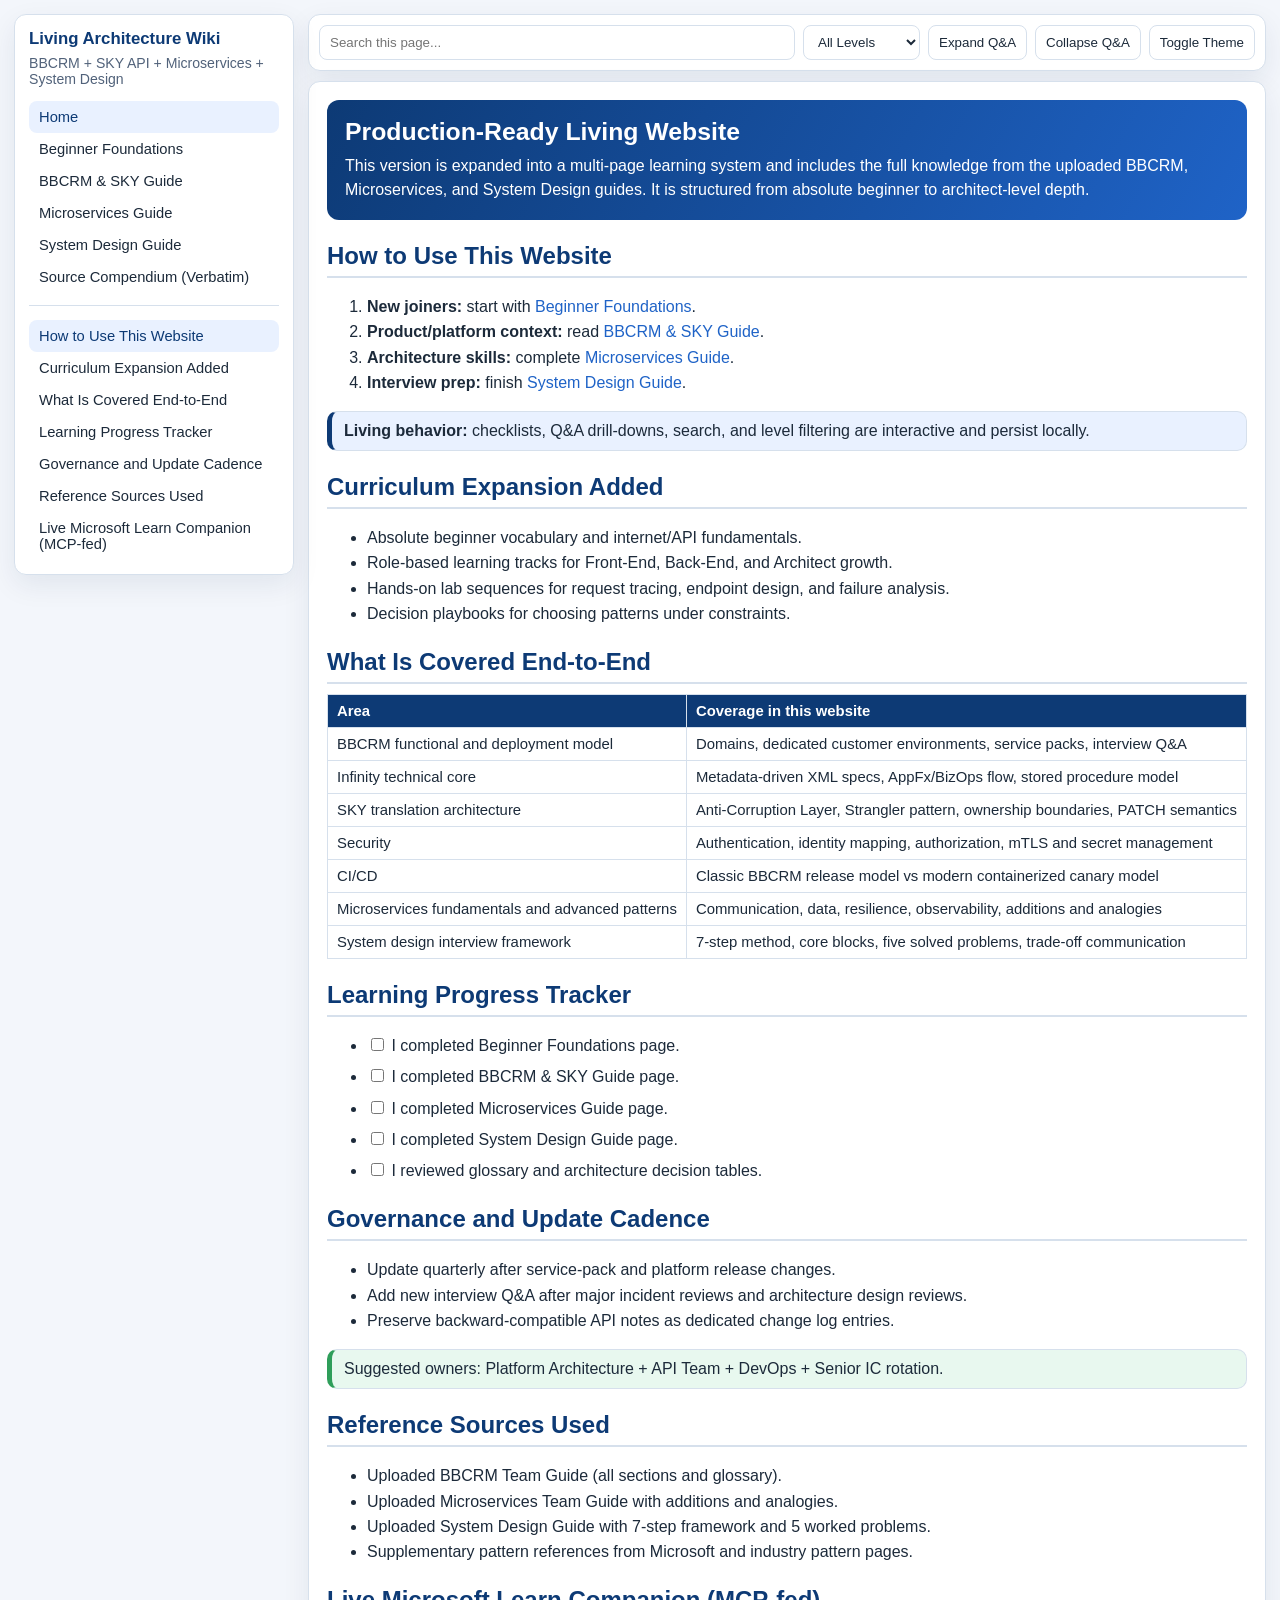
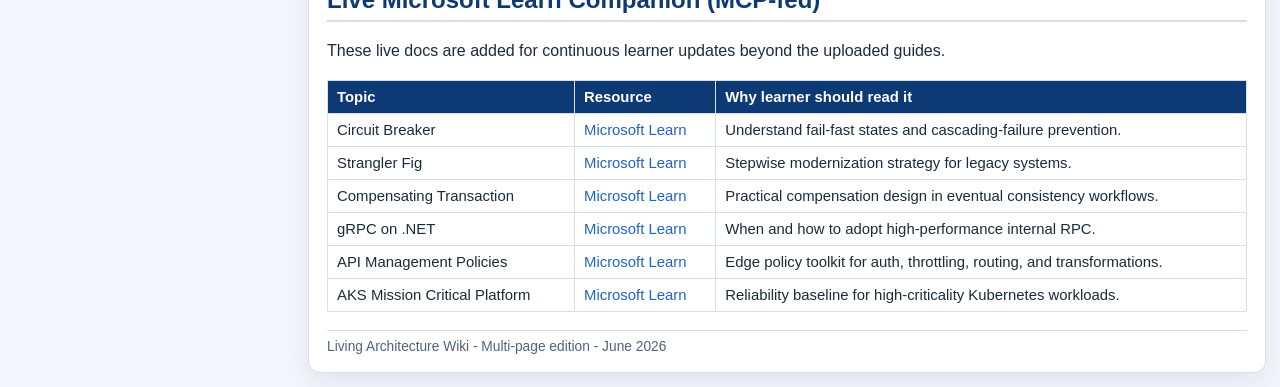
==== index.html @ 63305f0b "Added files" ====
<!DOCTYPE html>
<html lang="en">
<head>
  <meta charset="UTF-8" />
  <meta name="viewport" content="width=device-width, initial-scale=1.0" />
  <title>Living Architecture Wiki - Home</title>
  <link rel="stylesheet" href="styles.css" />
</head>
<body>
  <div class="shell">
    <aside class="sidebar card">
      <div class="brand">Living Architecture Wiki</div>
      <div class="sub">BBCRM + SKY API + Microservices + System Design</div>
      <div class="menu">
        <a class="active" href="index.html">Home</a>
        <a href="foundations.html">Beginner Foundations</a>
        <a href="bbcrm-guide.html">BBCRM & SKY Guide</a>
        <a href="microservices-guide.html">Microservices Guide</a>
        <a href="system-design-guide.html">System Design Guide</a>
        <a href="source-compendium.html">Source Compendium (Verbatim)</a>
      </div>
      <hr style="border:0;border-top:1px solid var(--border); margin: 12px 0;" />
      <nav id="toc" class="menu"></nav>
    </aside>

    <main class="main">
      <section class="toolbar card">
        <input id="search" placeholder="Search this page..." />
        <select id="level">
          <option value="all">All Levels</option>
          <option value="beginner">Beginner</option>
          <option value="intermediate">Intermediate</option>
          <option value="advanced">Advanced</option>
        </select>
        <button id="expandAll">Expand Q&A</button>
        <button id="collapseAll">Collapse Q&A</button>
        <button id="theme">Toggle Theme</button>
      </section>

      <section class="content card" data-level="beginner intermediate advanced">
        <div class="hero">
          <h1>Production-Ready Living Website</h1>
          <p>
            This version is expanded into a multi-page learning system and includes the full knowledge from the uploaded BBCRM,
            Microservices, and System Design guides. It is structured from absolute beginner to architect-level depth.
          </p>
        </div>

        <section data-level="beginner intermediate advanced">
          <h2>How to Use This Website</h2>
          <ol>
            <li><strong>New joiners:</strong> start with <a href="foundations.html">Beginner Foundations</a>.</li>
            <li><strong>Product/platform context:</strong> read <a href="bbcrm-guide.html">BBCRM & SKY Guide</a>.</li>
            <li><strong>Architecture skills:</strong> complete <a href="microservices-guide.html">Microservices Guide</a>.</li>
            <li><strong>Interview prep:</strong> finish <a href="system-design-guide.html">System Design Guide</a>.</li>
          </ol>
          <div class="info">
            <strong>Living behavior:</strong> checklists, Q&A drill-downs, search, and level filtering are interactive and persist locally.
          </div>
        </section>

        <section data-level="beginner">
          <h2>Curriculum Expansion Added</h2>
          <ul>
            <li>Absolute beginner vocabulary and internet/API fundamentals.</li>
            <li>Role-based learning tracks for Front-End, Back-End, and Architect growth.</li>
            <li>Hands-on lab sequences for request tracing, endpoint design, and failure analysis.</li>
            <li>Decision playbooks for choosing patterns under constraints.</li>
          </ul>
        </section>

        <section data-level="intermediate advanced">
          <h2>What Is Covered End-to-End</h2>
          <table>
            <tr><th>Area</th><th>Coverage in this website</th></tr>
            <tr><td>BBCRM functional and deployment model</td><td>Domains, dedicated customer environments, service packs, interview Q&A</td></tr>
            <tr><td>Infinity technical core</td><td>Metadata-driven XML specs, AppFx/BizOps flow, stored procedure model</td></tr>
            <tr><td>SKY translation architecture</td><td>Anti-Corruption Layer, Strangler pattern, ownership boundaries, PATCH semantics</td></tr>
            <tr><td>Security</td><td>Authentication, identity mapping, authorization, mTLS and secret management</td></tr>
            <tr><td>CI/CD</td><td>Classic BBCRM release model vs modern containerized canary model</td></tr>
            <tr><td>Microservices fundamentals and advanced patterns</td><td>Communication, data, resilience, observability, additions and analogies</td></tr>
            <tr><td>System design interview framework</td><td>7-step method, core blocks, five solved problems, trade-off communication</td></tr>
          </table>
        </section>

        <section data-level="beginner intermediate advanced">
          <h2>Learning Progress Tracker</h2>
          <ul class="checklist">
            <li><label><input data-track="home-foundations" type="checkbox" /> I completed Beginner Foundations page.</label></li>
            <li><label><input data-track="home-bbcrm" type="checkbox" /> I completed BBCRM & SKY Guide page.</label></li>
            <li><label><input data-track="home-microservices" type="checkbox" /> I completed Microservices Guide page.</label></li>
            <li><label><input data-track="home-system-design" type="checkbox" /> I completed System Design Guide page.</label></li>
            <li><label><input data-track="home-review" type="checkbox" /> I reviewed glossary and architecture decision tables.</label></li>
          </ul>
        </section>

        <section data-level="intermediate advanced">
          <h2>Governance and Update Cadence</h2>
          <ul>
            <li>Update quarterly after service-pack and platform release changes.</li>
            <li>Add new interview Q&A after major incident reviews and architecture design reviews.</li>
            <li>Preserve backward-compatible API notes as dedicated change log entries.</li>
          </ul>
          <div class="success">
            Suggested owners: Platform Architecture + API Team + DevOps + Senior IC rotation.
          </div>
        </section>

        <section data-level="beginner intermediate advanced">
          <h2>Reference Sources Used</h2>
          <ul>
            <li>Uploaded BBCRM Team Guide (all sections and glossary).</li>
            <li>Uploaded Microservices Team Guide with additions and analogies.</li>
            <li>Uploaded System Design Guide with 7-step framework and 5 worked problems.</li>
            <li>Supplementary pattern references from Microsoft and industry pattern pages.</li>
          </ul>
        </section>

        <section data-level="beginner intermediate advanced">
          <h2>Live Microsoft Learn Companion (MCP-fed)</h2>
          <p>These live docs are added for continuous learner updates beyond the uploaded guides.</p>
          <table>
            <tr><th>Topic</th><th>Resource</th><th>Why learner should read it</th></tr>
            <tr><td>Circuit Breaker</td><td><a target="_blank" rel="noopener" href="https://learn.microsoft.com/en-us/azure/architecture/patterns/circuit-breaker">Microsoft Learn</a></td><td>Understand fail-fast states and cascading-failure prevention.</td></tr>
            <tr><td>Strangler Fig</td><td><a target="_blank" rel="noopener" href="https://learn.microsoft.com/en-us/azure/architecture/patterns/strangler-fig">Microsoft Learn</a></td><td>Stepwise modernization strategy for legacy systems.</td></tr>
            <tr><td>Compensating Transaction</td><td><a target="_blank" rel="noopener" href="https://learn.microsoft.com/en-us/azure/architecture/patterns/compensating-transaction">Microsoft Learn</a></td><td>Practical compensation design in eventual consistency workflows.</td></tr>
            <tr><td>gRPC on .NET</td><td><a target="_blank" rel="noopener" href="https://learn.microsoft.com/en-us/aspnet/core/grpc/?view=aspnetcore-10.0">Microsoft Learn</a></td><td>When and how to adopt high-performance internal RPC.</td></tr>
            <tr><td>API Management Policies</td><td><a target="_blank" rel="noopener" href="https://learn.microsoft.com/en-us/azure/api-management/api-management-policies">Microsoft Learn</a></td><td>Edge policy toolkit for auth, throttling, routing, and transformations.</td></tr>
            <tr><td>AKS Mission Critical Platform</td><td><a target="_blank" rel="noopener" href="https://learn.microsoft.com/en-us/azure/architecture/reference-architectures/containers/aks-mission-critical/mission-critical-app-platform">Microsoft Learn</a></td><td>Reliability baseline for high-criticality Kubernetes workloads.</td></tr>
          </table>
        </section>

        <div class="footer">
          Living Architecture Wiki - Multi-page edition - June 2026
        </div>
      </section>
    </main>
  </div>

  <script src="app.js"></script>
</body>
</html>
---- styles.css ----
:root {
  --bg: #f3f6fb;
  --panel: #ffffff;
  --text: #1c2a3a;
  --muted: #51627a;
  --brand: #0d3a75;
  --brand-2: #1f63c7;
  --border: #d6e0ec;
  --accent: #e9f1ff;
  --ok: #e8f8ef;
  --warn: #fff5df;
  --code: #0f1720;
  --code-text: #e8f0fa;
  --shadow: 0 10px 28px rgba(12, 36, 72, 0.08);
}

body.dark {
  --bg: #0a121f;
  --panel: #101a2b;
  --text: #d8e5f5;
  --muted: #95a9c2;
  --brand: #78adff;
  --brand-2: #9dc1ff;
  --border: #253652;
  --accent: #172842;
  --ok: #122a22;
  --warn: #37290f;
  --code: #050912;
  --code-text: #d8e5f5;
  --shadow: none;
}

* {
  box-sizing: border-box;
}

html,
body {
  margin: 0;
  padding: 0;
  font-family: "Segoe UI", Inter, Arial, sans-serif;
  color: var(--text);
  background: var(--bg);
}

a {
  color: var(--brand-2);
  text-decoration: none;
}

a:hover {
  text-decoration: underline;
}

.shell {
  max-width: 1400px;
  margin: 0 auto;
  padding: 14px;
  display: grid;
  grid-template-columns: 280px 1fr;
  gap: 14px;
}

.card {
  background: var(--panel);
  border: 1px solid var(--border);
  border-radius: 12px;
  box-shadow: var(--shadow);
}

.sidebar {
  position: sticky;
  top: 14px;
  align-self: start;
  max-height: calc(100vh - 28px);
  overflow: auto;
  padding: 14px;
}

.brand {
  font-size: 1.05rem;
  font-weight: 800;
  color: var(--brand);
}

.sub {
  margin-top: 6px;
  color: var(--muted);
  font-size: 0.88rem;
}

.menu {
  margin-top: 14px;
}

.menu a {
  display: block;
  padding: 8px 10px;
  border-radius: 8px;
  color: var(--text);
  font-size: 0.92rem;
}

.menu a:hover,
.menu a.active {
  background: var(--accent);
  color: var(--brand);
  text-decoration: none;
}

.main {
  display: grid;
  gap: 10px;
}

.toolbar {
  padding: 10px;
  display: flex;
  gap: 8px;
  flex-wrap: wrap;
}

.toolbar input,
.toolbar select,
.toolbar button {
  border: 1px solid var(--border);
  border-radius: 8px;
  background: var(--panel);
  color: var(--text);
  padding: 8px 10px;
}

.toolbar input {
  flex: 1 1 280px;
}

.toolbar button {
  cursor: pointer;
}

.content {
  padding: 18px;
}

.hero {
  background: linear-gradient(120deg, var(--brand), var(--brand-2));
  color: #fff;
  border-radius: 12px;
  padding: 18px;
  margin-bottom: 12px;
}

.hero h1 {
  margin: 0 0 8px;
  font-size: 1.55rem;
}

.hero p {
  margin: 0;
  line-height: 1.5;
}

h2 {
  color: var(--brand);
  border-bottom: 2px solid var(--border);
  padding-bottom: 6px;
  margin-top: 22px;
  margin-bottom: 10px;
}

h3 {
  margin-top: 16px;
  margin-bottom: 8px;
  color: var(--brand-2);
}

p,
li {
  line-height: 1.58;
}

table {
  width: 100%;
  border-collapse: collapse;
  margin: 10px 0 14px;
  font-size: 0.93rem;
}

th,
td {
  border: 1px solid var(--border);
  padding: 8px 9px;
  text-align: left;
  vertical-align: top;
}

th {
  background: var(--brand);
  color: #fff;
}

.info,
.success,
.warning {
  border: 1px solid var(--border);
  border-left: 5px solid var(--brand);
  border-radius: 10px;
  background: var(--accent);
  padding: 10px 12px;
  margin: 10px 0;
}

.success {
  border-left-color: #2f9e5a;
  background: var(--ok);
}

.warning {
  border-left-color: #b48200;
  background: var(--warn);
}

details {
  border: 1px solid var(--border);
  border-radius: 10px;
  margin: 8px 0;
  padding: 8px 10px;
}

summary {
  cursor: pointer;
  color: var(--brand);
  font-weight: 600;
}

pre {
  border: 1px solid #2a3a52;
  border-radius: 10px;
  background: var(--code);
  color: var(--code-text);
  padding: 12px;
  overflow: auto;
}

.chip {
  display: inline-block;
  border: 1px solid var(--border);
  border-radius: 999px;
  color: var(--muted);
  font-size: 0.77rem;
  padding: 2px 8px;
  margin-right: 6px;
  margin-top: 6px;
}

.grid-2 {
  display: grid;
  grid-template-columns: 1fr 1fr;
  gap: 10px;
}

.hidden {
  display: none !important;
}

.highlight {
  background: #ffe48a;
  color: #222;
  padding: 0 2px;
  border-radius: 3px;
}

.checklist li {
  margin-bottom: 6px;
}

.footer {
  margin-top: 18px;
  padding-top: 8px;
  border-top: 1px solid var(--border);
  color: var(--muted);
  font-size: 0.86rem;
}

@media (max-width: 1050px) {
  .shell {
    grid-template-columns: 1fr;
  }

  .sidebar {
    position: static;
    max-height: none;
  }

  .grid-2 {
    grid-template-columns: 1fr;
  }
}
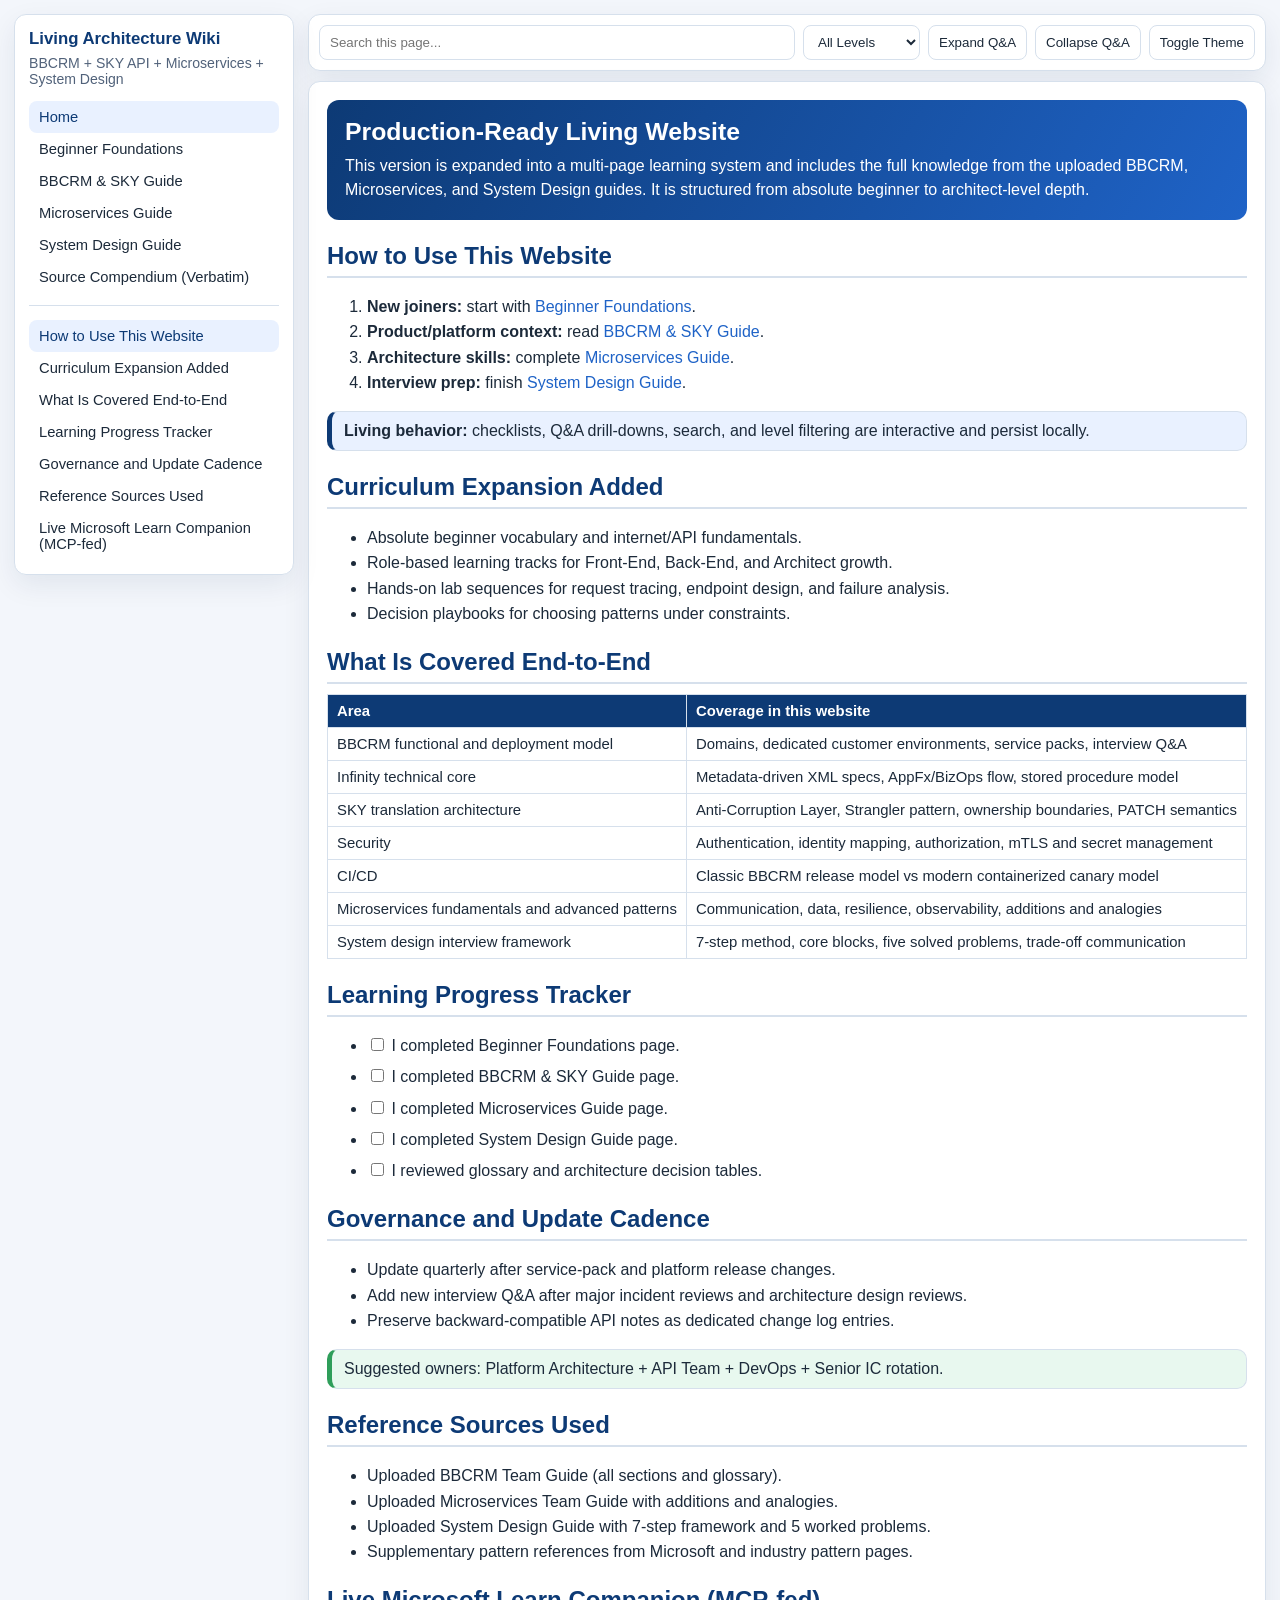
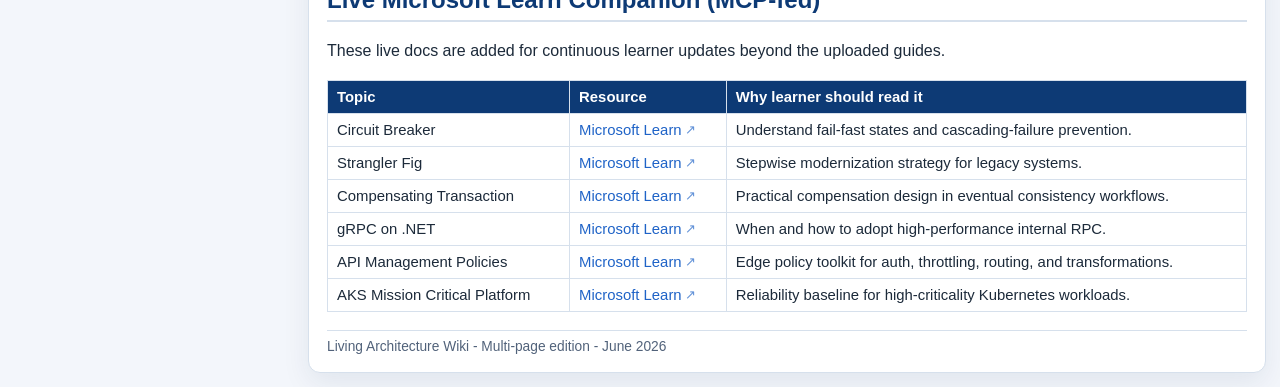
==== commit dfce7688: "Rename Living Architecture Wiki to Wildcards Wiki" ====
--- a/index.html
+++ b/index.html
@@ -3,7 +3,7 @@
 <head>
   <meta charset="UTF-8" />
   <meta name="viewport" content="width=device-width, initial-scale=1.0" />
-  <title>Living Architecture Wiki - Home</title>
+  <title>Wildcards Wiki - Home</title>
   <link rel="stylesheet" href="styles.css" />
 </head>
 <body>
--- a/styles.css
+++ b/styles.css
@@ -282,6 +282,34 @@
   font-size: 0.86rem;
 }
 
+/* External link indicator for Microsoft Learn */
+a.external-link {
+  position: relative;
+  padding-right: 16px;
+}
+
+a.external-link::after {
+  content: "↗";
+  position: absolute;
+  right: 2px;
+  font-size: 0.85em;
+  opacity: 0.7;
+}
+
+a.external-link:hover::after {
+  opacity: 1;
+}
+
+/* Smooth scroll behavior */
+html {
+  scroll-behavior: smooth;
+}
+
+/* Anchor offset for sticky sidebar (adjust scroll position) */
+main section[id] {
+  scroll-margin-top: 100px;
+}
+
 @media (max-width: 1050px) {
   .shell {
     grid-template-columns: 1fr;
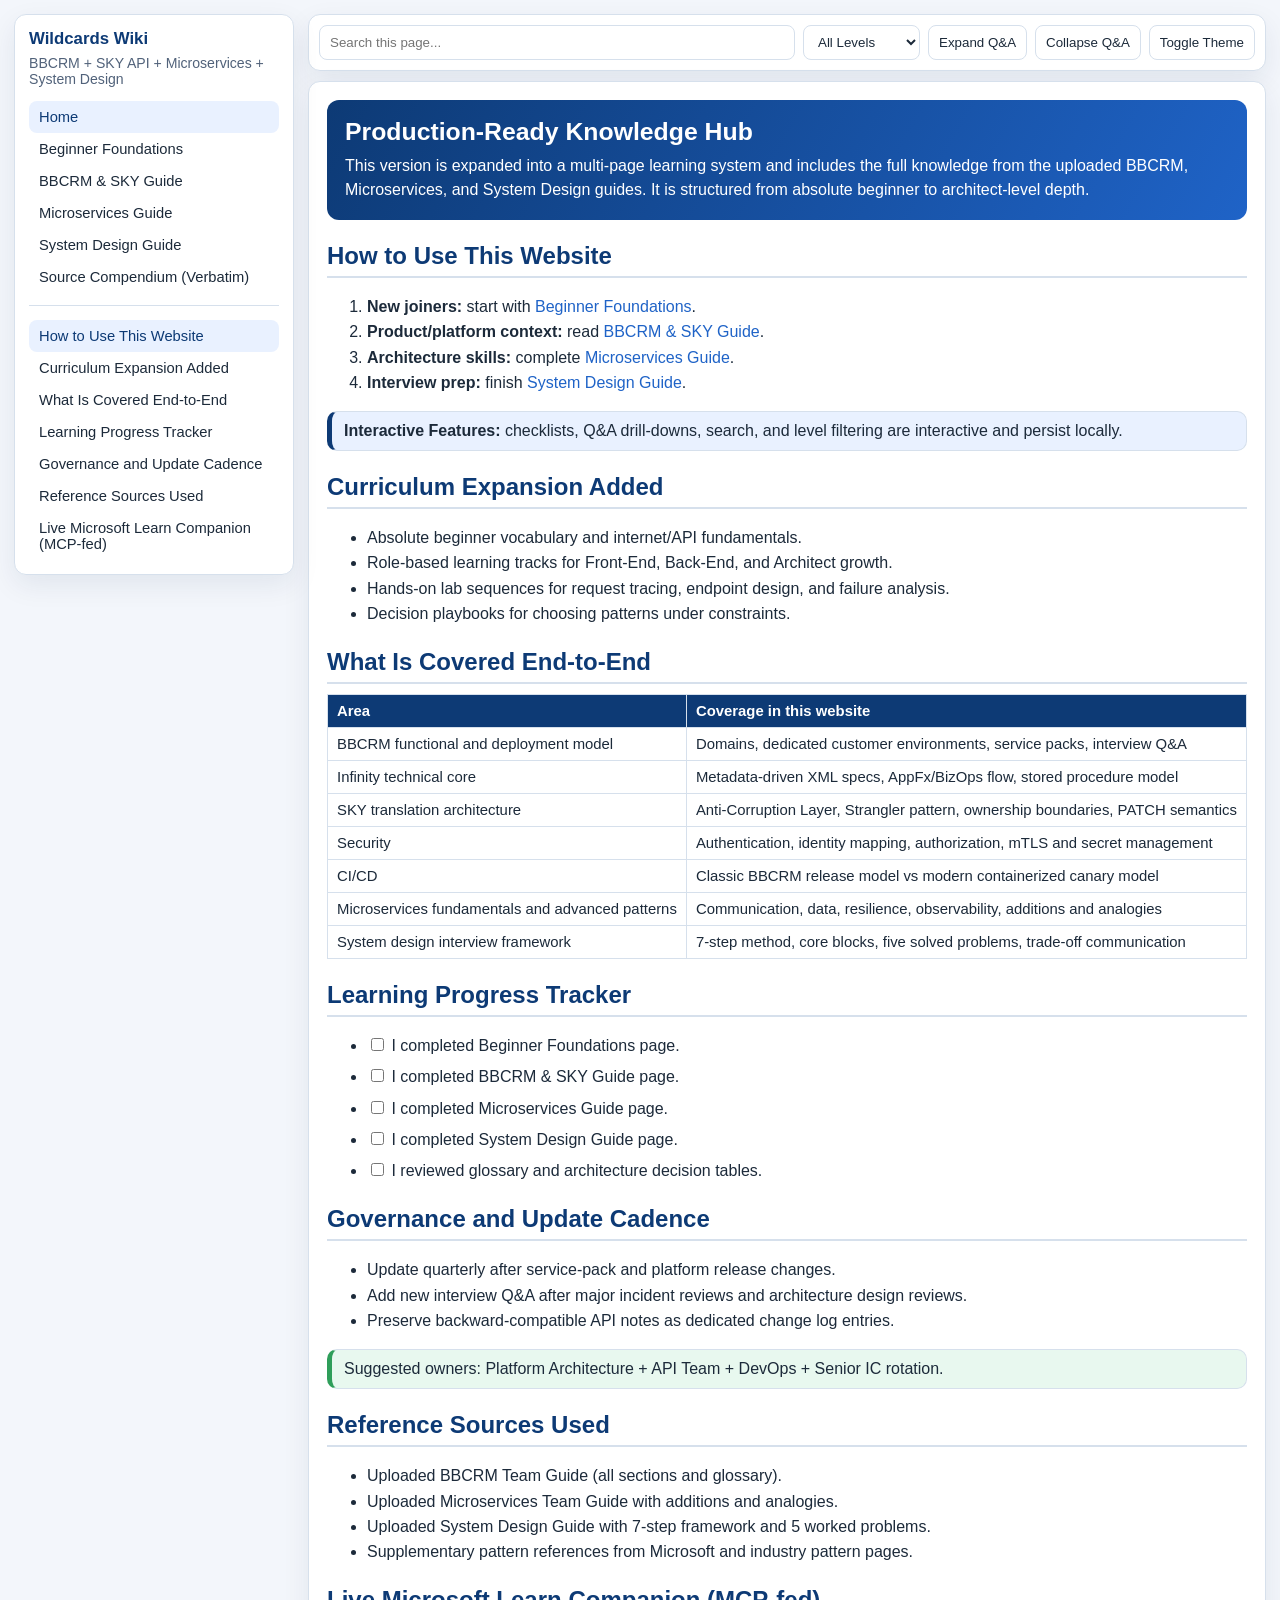
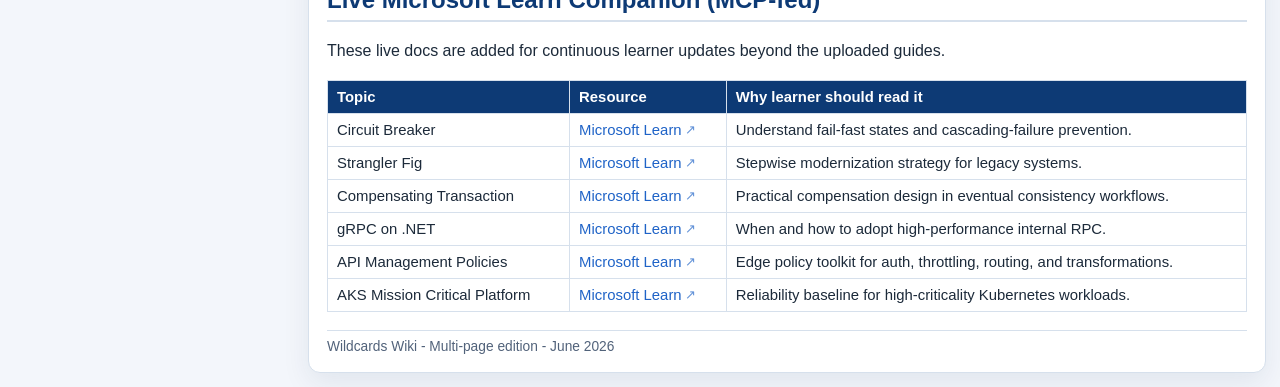
==== commit 501289d4: "Rebrand: 'Living' -> 'Wildcards Wiki' + Add comprehensive documentation suite - Updated all 6 HTML p" ====
--- a/index.html
+++ b/index.html
@@ -9,7 +9,7 @@
 <body>
   <div class="shell">
     <aside class="sidebar card">
-      <div class="brand">Living Architecture Wiki</div>
+      <div class="brand">Wildcards Wiki</div>
       <div class="sub">BBCRM + SKY API + Microservices + System Design</div>
       <div class="menu">
         <a class="active" href="index.html">Home</a>
@@ -39,7 +39,7 @@
 
       <section class="content card" data-level="beginner intermediate advanced">
         <div class="hero">
-          <h1>Production-Ready Living Website</h1>
+          <h1>Production-Ready Knowledge Hub</h1>
           <p>
             This version is expanded into a multi-page learning system and includes the full knowledge from the uploaded BBCRM,
             Microservices, and System Design guides. It is structured from absolute beginner to architect-level depth.
@@ -55,7 +55,7 @@
             <li><strong>Interview prep:</strong> finish <a href="system-design-guide.html">System Design Guide</a>.</li>
           </ol>
           <div class="info">
-            <strong>Living behavior:</strong> checklists, Q&A drill-downs, search, and level filtering are interactive and persist locally.
+            <strong>Interactive Features:</strong> checklists, Q&A drill-downs, search, and level filtering are interactive and persist locally.
           </div>
         </section>
 
@@ -131,7 +131,7 @@
         </section>
 
         <div class="footer">
-          Living Architecture Wiki - Multi-page edition - June 2026
+          Wildcards Wiki - Multi-page edition - June 2026
         </div>
       </section>
     </main>
